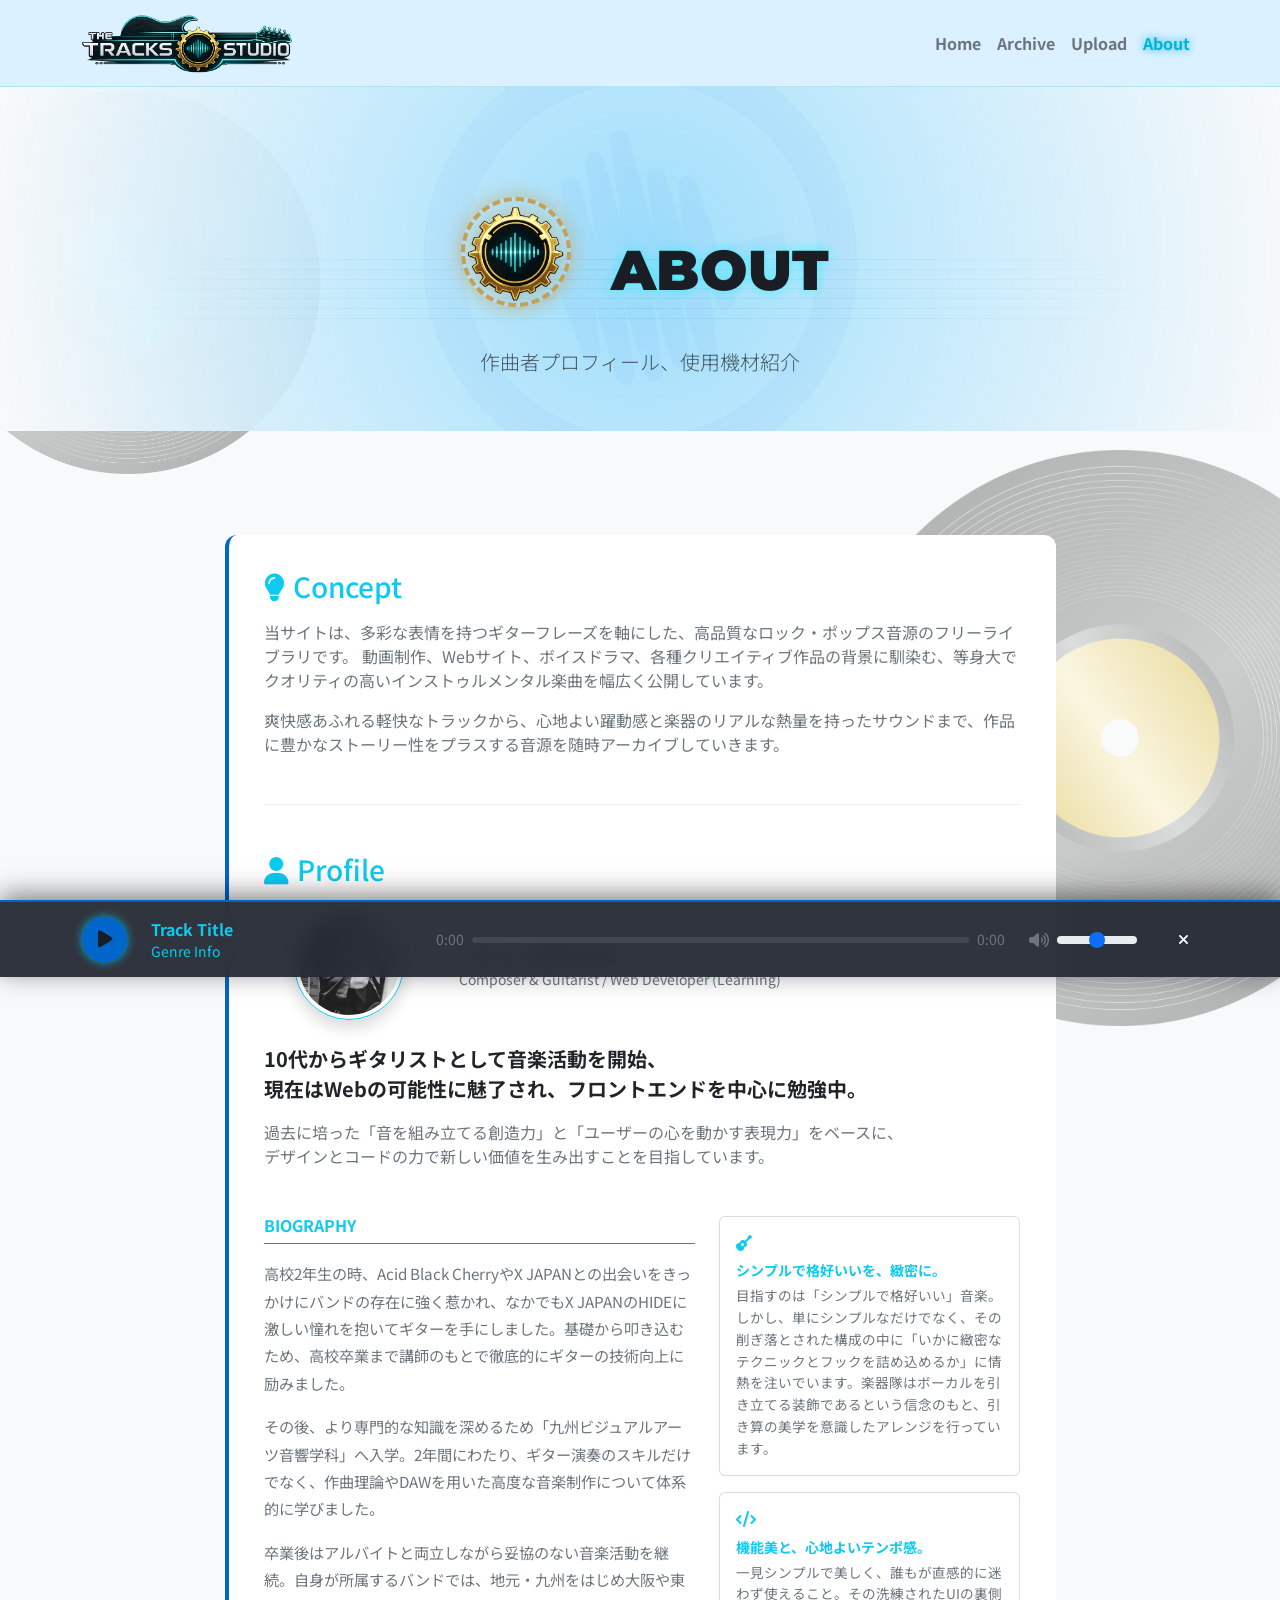
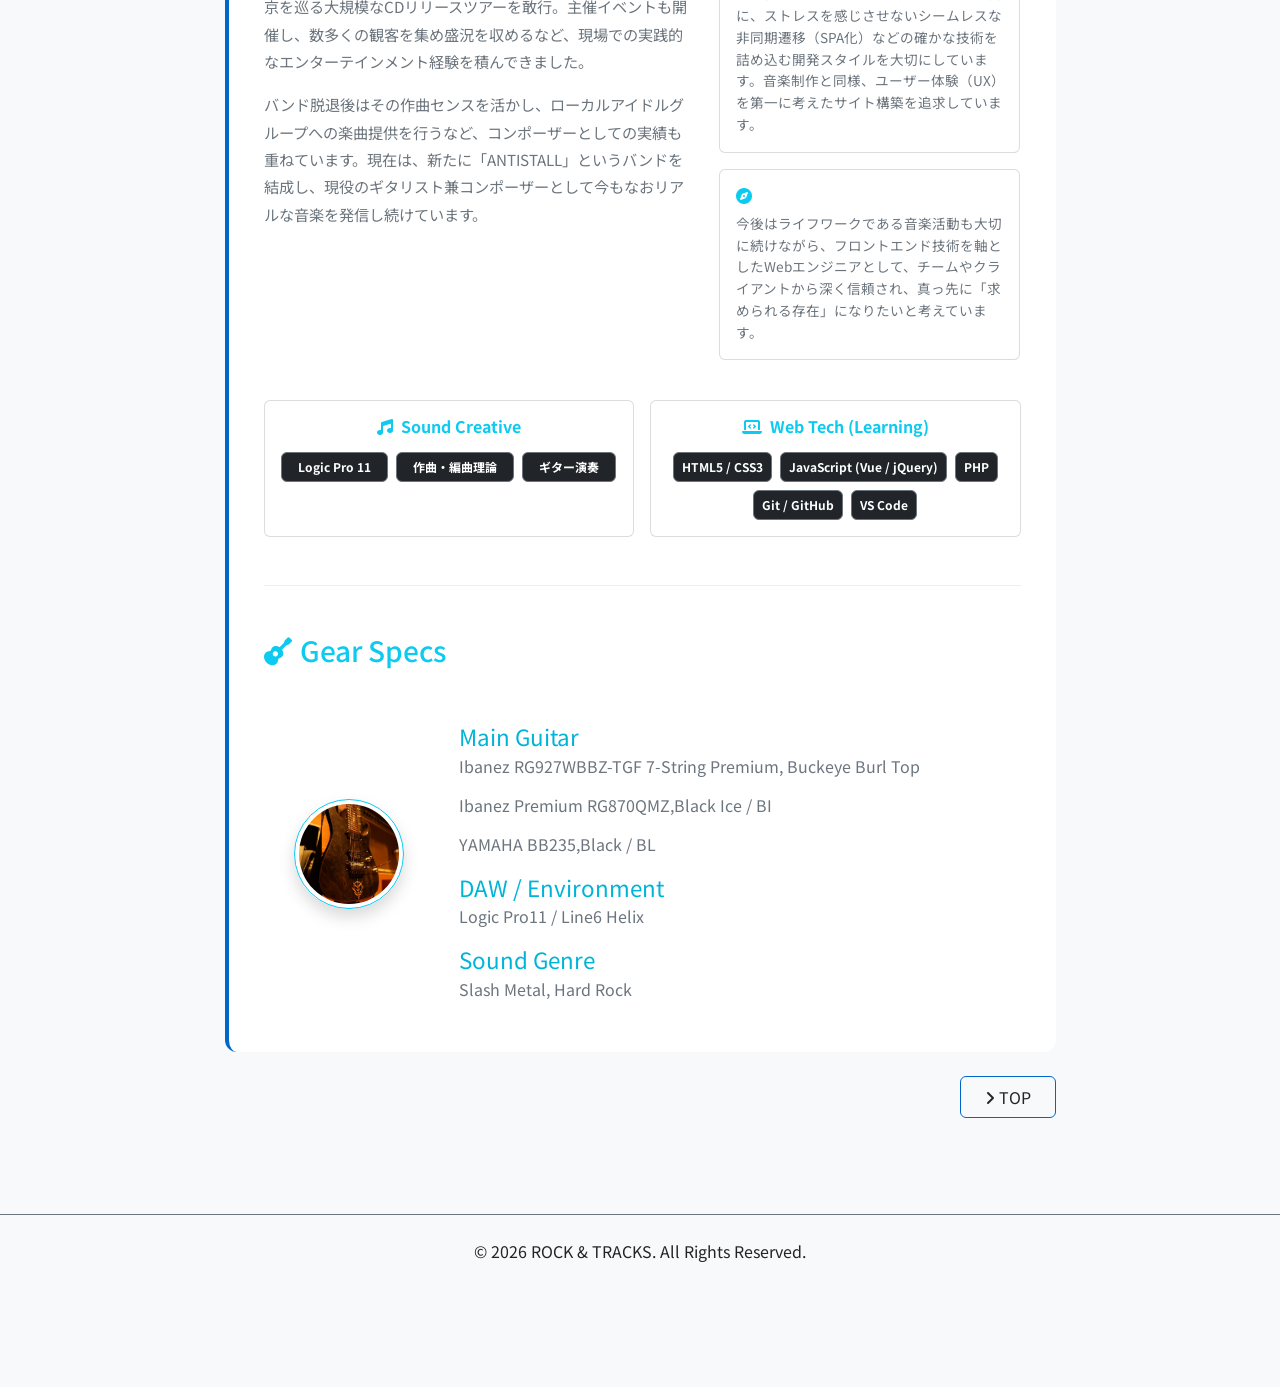
==== about.html @ c3e46db1 "Update source code" ====
<!DOCTYPE html>
<html lang="ja">

<head>
  <meta charset="UTF-8">
  <meta name="viewport" content="width=device-width, initial-scale=1.0">
  <title>ABOUT | ROCK & TRACKS</title>

  <link href="https://cdn.jsdelivr.net/npm/bootstrap@5.3.2/dist/css/bootstrap.min.css" rel="stylesheet">
  <link href="https://cdnjs.cloudflare.com/ajax/libs/font-awesome/6.4.2/css/all.min.css" rel="stylesheet">
  <link rel="preconnect" href="https://fonts.googleapis.com">
  <link rel="preconnect" href="https://fonts.gstatic.com" crossorigin>
  <link
    href="https://fonts.googleapis.com/css2?family=Montserrat:wght@700;900&family=Noto+Sans+JP:wght@400;700&display=swap"
    rel="stylesheet">
  <link rel="stylesheet" href="css/style.css">
</head>
<body>

  <nav class="navbar navbar-expand-lg navbar-dark ssh-navbar sticky-top">
    <div class="container">
      <a class="navbar-brand" href="index.html"><img src="img/rogo-skeleton.png" alt="ロゴ" class="nav-rogo"></a>
      <button class="navbar-toggler" type="button" data-bs-toggle="collapse" data-bs-target="#sshNavbarContent">
        <span class="navbar-toggler-icon"></span>
      </button>
      <div class="collapse navbar-collapse" id="sshNavbarContent">
        <ul class="navbar-nav ms-auto mb-2 mb-lg-0">
          <li class="nav-item">
            <a class="nav-link ssh-nav-link" href="index.html">Home</a>
          </li>
          <li class="nav-item">
            <a class="nav-link ssh-nav-link" href="archive.html">Archive</a>
          </li>
          <li class="nav-item">
            <a class="nav-link ssh-nav-link" href="upload.html">Upload</a>
          </li>
          <li class="nav-item">
            <a class="nav-link ssh-nav-link active" href="about.html">About</a>
          </li>
        </ul>
      </div>
    </div>
  </nav>

  <div id="page-shell">
  <header id="home" class="ssh-hero-section d-flex align-items-center">
    <!-- 波形シルエットの装飾 -->
    <i class="fa-brands fa-creative-commons-sampling ssh-bg-guitar"></i>

    <!-- 7本の弦を模したライン装飾 -->
    <div class="ssh-strings-container">
      <div class="ssh-string-line"></div>
      <div class="ssh-string-line"></div>
      <div class="ssh-string-line"></div>
      <div class="ssh-string-line"></div>
      <div class="ssh-string-line"></div>
      <div class="ssh-string-line"></div>
      <div class="ssh-string-line"></div>
    </div>

    <div class="container text-center">
      <div class="ssh-logo-wrapper">
        <div class="ssh-logo-center">
          <div class="ssh-gold-gear"></div>
          <div class="ssh-gold-crest">
            <img src="img/emblem.png" alt="emblem" class="w-75 mt-1">
          </div>
        </div>
        <div class="ssh-logo-right">
          <div class="ssh-text-studio">ABOUT</div>
        </div>
      </div>
      <p class="lead text-muted mb-4">作曲者プロフィール、使用機材紹介</p>
    </div>
  </header>

  <main id="main-content" class="container my-5">
    <div class="record1"><img src="img/record1.png" alt="レコード1"></div>
    <div class="record2"><img src="img/record2.png" alt="レコード2"></div>

    <section id="about" class="py-5">
      <div class="row justify-content-center mt-2">
        <div class="col-lg-9">

          <div class="ssh-about-box">

            <!-- 1. コンセプト -->
            <div class="mb-5">
              <h3 class="text-info mb-3"><i class="fa-solid fa-lightbulb me-2"></i>Concept</h3>
              <p class="ssh-track-desc">
                当サイトは、多彩な表情を持つギターフレーズを軸にした、高品質なロック・ポップス音源のフリーライブラリです。
                動画制作、Webサイト、ボイスドラマ、各種クリエイティブ作品の背景に馴染む、等身大でクオリティの高いインストゥルメンタル楽曲を幅広く公開しています。
              </p>
              <p class="ssh-track-desc mb-0">
                爽快感あふれる軽快なトラックから、心地よい躍動感と楽器のリアルな熱量を持ったサウンドまで、作品に豊かなストーリー性をプラスする音源を随時アーカイブしていきます。
              </p>
            </div>

            <hr class="border-secondary my-5 border-opacity-50">

            <!-- 2. プロフィールメイン -->
            <div class="mb-5">
              <h3 class="text-info mb-4"><i class="fa-solid fa-user me-2"></i>Profile</h3>

              <div class="row g-4 mb-4 align-items-center">
                <div class="col-md-3 text-center">
                  <img src="img/profile.jpg" alt="Creator Icon"
                    class="rounded-circle border border-info p-1 shadow img-fluid"
                    style="width: 110px; height: 110px; object-fit: cover;">
                </div>
                <div class="col-md-9 text-start">
                  <h4 class="h5 text-dark fw-bold mb-1">yossy / 齋藤 嘉裕</h4>
                  <p class="text-secondary small mb-0">Composer & Guitarist / Web Developer (Learning)</p>
                </div>
              </div>

              <!-- イントロテキスト -->
              <p class="lead text-dark fw-bold mb-3">
                10代からギタリストとして音楽活動を開始、<br>現在はWebの可能性に魅了され、フロントエンドを中心に勉強中。
              </p>
              <p class="ssh-track-desc mb-4">
                過去に培った「音を組み立てる創造力」と「ユーザーの心を動かす表現力」をベースに、<br>デザインとコードの力で新しい価値を生み出すことを目指しています。
              </p>

              <!-- 経歴とこだわり -->
              <div class="row g-4 mt-2">
                <!-- 経歴 -->
                <div class="col-md-7">
                  <h5 class="h6 fw-bold text-info mb-3 border-bottom border-secondary pb-2">BIOGRAPHY</h5>
                  <div class="ssh-track-desc text-secondary" style="line-height: 1.8; font-size: 0.95rem;">
                    <p class="mb-3">
                      高校2年生の時、Acid Black CherryやX JAPANとの出会いをきっかけにバンドの存在に強く惹かれ、なかでもX JAPANのHIDEに激しい憧れを抱いてギターを手にしました。基礎から叩き込むため、高校卒業まで講師のもとで徹底的にギターの技術向上に励みました。
                    </p>
                    <p class="mb-3">
                      その後、より専門的な知識を深めるため「九州ビジュアルアーツ音響学科」へ入学。2年間にわたり、ギター演奏のスキルだけでなく、作曲理論やDAWを用いた高度な音楽制作について体系的に学びました。
                    </p>
                    <p class="mb-3">
                      卒業後はアルバイトと両立しながら妥協のない音楽活動を継続。自身が所属するバンドでは、地元・九州をはじめ大阪や東京を巡る大規模なCDリリースツアーを敢行。主催イベントも開催し、数多くの観客を集め盛況を収めるなど、現場での実践的なエンターテインメント経験を積んできました。
                    </p>
                    <p class="mb-0">
                      バンド脱退後はその作曲センスを活かし、ローカルアイドルグループへの楽曲提供を行うなど、コンポーザーとしての実績も重ねています。現在は、新たに「ANTISTALL」というバンドを結成し、現役のギタリスト兼コンポーザーとして今もなおリアルな音楽を発信し続けています。
                    </p>
                  </div>
                </div>

                <!-- こだわり -->
                <div class="col-md-5">
                  <div class="p-3 mb-3 rounded border border-secondary border-opacity-25" style="background: rgba(255,255,255,0.02);">
                    <h6 class="fw-bold text-white mb-2"><i class="fa-solid fa-guitar me-2 text-info"></i>CREATIVE BELIEF</h6>
                    <p class="text-info small fw-bold mb-1">シンプルで格好いいを、緻密に。</p>
                    <p class="small text-secondary mb-0" style="font-size: 0.85rem; line-height: 1.6;">
                      目指すのは「シンプルで格好いい」音楽。しかし、単にシンプルなだけでなく、その削ぎ落とされた構成の中に「いかに緻密なテクニックとフックを詰め込めるか」に情熱を注いでいます。楽器隊はボーカルを引き立てる装飾であるという信念のもと、引き算の美学を意識したアレンジを行っています。
                    </p>
                  </div>

                  <div class="p-3 mb-3 rounded border border-secondary border-opacity-25" style="background: rgba(255,255,255,0.02);">
                    <h6 class="fw-bold text-white mb-2"><i class="fa-solid fa-code me-2 text-info"></i>WEB CODING FOCUS</h6>
                    <p class="text-info small fw-bold mb-1">機能美と、心地よいテンポ感。</p>
                    <p class="small text-secondary mb-0" style="font-size: 0.85rem; line-height: 1.6;">
                      一見シンプルで美しく、誰もが直感的に迷わず使えること。その洗練されたUIの裏側に、ストレスを感じさせないシームレスな非同期遷移（SPA化）などの確かな技術を詰め込む開発スタイルを大切にしています。音楽制作と同様、ユーザー体験（UX）を第一に考えたサイト構築を追求しています。
                    </p>
                  </div>

                  <div class="p-3 rounded border border-secondary border-opacity-25" style="background: rgba(255,255,255,0.02);">
                    <h6 class="fw-bold text-white mb-2"><i class="fa-solid fa-compass me-2 text-info"></i>FUTURE VISION</h6>
                    <p class="small text-secondary mb-0" style="font-size: 0.85rem; line-height: 1.6;">
                      今後はライフワークである音楽活動も大切に続けながら、フロントエンド技術を軸としたWebエンジニアとして、チームやクライアントから深く信頼され、真っ先に「求められる存在」になりたいと考えています。
                    </p>
                  </div>
                </div>
              </div>

              <!-- スキルセット -->
              <div class="row g-3 mt-4">
                <div class="col-md-6">
                  <div class="p-3 rounded border border-secondary border-opacity-25 h-100" style="background: rgba(255,255,255,0.01);">
                    <h6 class="fw-bold text-info mb-3 text-center"><i class="fa-solid fa-music me-2"></i>Sound Creative</h6>
                    <div class="d-flex flex-wrap gap-2 justify-content-center">
                      <span class="badge bg-dark text-white border border-secondary px-3 py-2">Logic Pro 11</span>
                      <span class="badge bg-dark text-white border border-secondary px-3 py-2">作曲・編曲理論</span>
                      <span class="badge bg-dark text-white border border-secondary px-3 py-2">ギター演奏</span>
                    </div>
                  </div>
                </div>
                <div class="col-md-6">
                  <div class="p-3 rounded border border-secondary border-opacity-25 h-100" style="background: rgba(255,255,255,0.01);">
                    <h6 class="fw-bold text-info mb-3 text-center"><i class="fa-solid fa-laptop-code me-2"></i>Web Tech (Learning)</h6>
                    <div class="d-flex flex-wrap gap-2 justify-content-center">
                      <span class="badge bg-dark text-white border border-secondary px-2 py-2">HTML5 / CSS3</span>
                      <span class="badge bg-dark text-white border border-secondary px-2 py-2">JavaScript (Vue / jQuery)</span>
                      <span class="badge bg-dark text-white border border-secondary px-2 py-2">PHP</span>
                      <span class="badge bg-dark text-white border border-secondary px-2 py-2">Git / GitHub</span>
                      <span class="badge bg-dark text-white border border-secondary px-2 py-2">VS Code</span>
                    </div>
                  </div>
                </div>
              </div>

            </div>

            <hr class="border-secondary my-5 border-opacity-50">

            <!-- 3. 機材スペック -->
            <div>
              <h3 class="text-info mb-4"><i class="fa-solid fa-guitar me-2"></i>Gear Specs</h3>

              <div class="row align-items-center g-4">
                <div class="col-md-3 text-center">
                  <img src="img/guitar.JPG" alt="guitar Icon"
                    class="rounded-circle border border-info p-1 shadow img-fluid"
                    style="width: 110px; height: 110px; object-fit: cover;">
                </div>
                <div class="col-md-9 text-start">
                  <h4 class="h5 text-white fw-bold mb-1">使用機材</h4>
                  <dl class="ssh-spec-list">
                    <dt>Main Guitar</dt>
                    <dd>Ibanez RG927WBBZ-TGF 7-String Premium, Buckeye Burl Top</dd>
                    <dd>Ibanez Premium RG870QMZ,Black Ice / BI</dd>
                    <dd>YAMAHA BB235,Black / BL</dd>
                    <dt>DAW / Environment</dt>
                    <dd>Logic Pro11 / Line6 Helix</dd>
                    <dt>Sound Genre</dt>
                    <dd>Slash Metal, Hard Rock</dd>
                  </dl>
                </div>
              </div>
            </div>
          </div>
      <div class="mt-4 d-flex justify-content-end">
      <a href="index.html" class="btn text-dark ssh-btn-outline px-4 py-2 ">
        <i class="fa-solid fa-angle-right me-1"></i>TOP
      </a>
      </div>
        </div>
      </div>
    </section>
  </main>
  </div>

  <footer class="text-center py-4 border-top border-secondary mt-5">
    <div class="container">
      <p class="text-dark mb-0">&copy; 2026 ROCK & TRACKS. All Rights Reserved.</p>
    </div>
  </footer >

  <div class="ssh-global-player" id="ssh-global-player">
    <div class="container">
      <div class="row align-items-center">
        <div class="col-auto">
          <button class="ssh-player-btn" id="ssh-global-play-btn">
            <i class="fa-solid fa-play"></i>
          </button>
        </div>
        <div class="col-md-3 col-12 my-2 my-md-0">
          <div class="ssh-player-title text-info fw-bold" id="ssh-player-title">Track Title</div>
          <div class="text-info small" id="ssh-player-genre">Genre Info</div>
        </div>
        <div class="col">
          <div class="d-flex align-items-center">
            <span class="small text-secondary me-2" id="ssh-current-time">0:00</span>
            <div class="ssh-progress-container" id="ssh-progress-container">
              <div class="ssh-progress-inner" id="ssh-progress-inner"></div>
            </div>
            <span class="small text-secondary ms-2" id="ssh-total-time">0:00</span>
          </div>
        </div>
        <div class="col-auto d-flex align-items-center me-2" id="ssh-volume-section">
          <i class="fa-solid fa-volume-high text-secondary me-2" id="ssh-volume-icon"></i>
          <input type="range" class="form-range" id="ssh-volume-slider" min="0" max="1" step="0.05" value="0.5"
            style="width: 80px; cursor: pointer;">
        </div>
        <div class="col-auto">
          <button class="btn btn-sm text-white" id="ssh-close-player-btn" title="プレイヤーを閉じる">
            <i class="fa-solid fa-xmark"></i>
          </button>
        </div>
      </div>
    </div>
  </div>

  <script src="https://cdn.jsdelivr.net/npm/bootstrap@5.3.2/dist/js/bootstrap.bundle.min.js"></script>
  <script src="https://code.jquery.com/jquery-3.7.1.min.js"></script>
  <script src="js/music.js"></script>
  <script src="js/router.js"></script>  <script src="js/router.js"></script></body>

</html>
---- css/style.css ----
@charset "UTF-8";

html {
  font-size: 100%;
}
img {
  width: 100%;
}

/* 指定カラーパレットの定義 */
:root {
  --color-bg-main: #f8f9fa;
  --color-bg-card: #ffffff;
  --color-accent: #0066cc;
  --color-accent-glow: #00b4d8;
  --color-text-main: #1a1d24;
  --color-text-sub: #6c757d;

  /* ゴールド（中央のロゴ用） */
  --color-gold: #c5a059;
  --color-gold-glow: rgba(197, 160, 89, 0.6);
}

/* 全体設定 */
body {
  background-color: var(--color-bg-main);
  color: var(--color-text-main);
  font-family: "Noto Sans JP", "Segoe UI", sans-serif;
  overflow-x: hidden;
  padding-bottom: 100px; /* 固定プレイヤー用の余白 */
}

/* ナビゲーションバー */
.ssh-navbar {
  background-color: rgba(219, 241, 255, 0.967);
  backdrop-filter: blur(10px);
  border-bottom: 1px solid rgba(0, 173, 181, 0.2);
}
.ssh-navbar .navbar-brand {
  font-family: "Montserrat", sans-serif;
  font-weight: 900;
  color: var(--color-text-main);
  text-shadow: 0 0 8px var(--color-accent-glow);
}

.nav-rogo {
  height: 60px;
}

.ssh-nav-link {
  color: var(--color-text-sub) !important;
  font-weight: 700;
  transition:
    color 0.3s ease,
    text-shadow 0.3s ease;
}
.ssh-nav-link:hover,
.ssh-nav-link.active {
  color: var(--color-accent-glow) !important;
  text-shadow: 0 0 10px var(--color-accent-glow);
}

/* ヒーローセクション（ロゴデザイン再現） */
.ssh-hero-section {
  position: relative;
  padding: 100px 0 30px 0;
  background: radial-gradient(
    circle at center,
    rgba(135, 215, 252, 0.8) 0%,
    var(--color-bg-main) 100%
  );
  overflow: hidden;
}

/* 背景の波形模様風の装飾 */
.ssh-bg-guitar {
  position: absolute;
  font-size: 28rem;
  color: var(--color-accent);
  opacity: 0.03;
  top: 50%;
  left: 50%;
  transform: translate(-50%, -50%) rotate(-12deg);
  pointer-events: none;
  z-index: 0;
}

/* 7弦を模したライン装飾 */
.ssh-strings-container {
  position: absolute;
  top: 50%;
  left: 5%;
  right: 5%;
  height: 60px;
  display: flex;
  flex-direction: column;
  justify-content: space-between;
  opacity: 0.15;
  pointer-events: none;
  z-index: 1;
}
.ssh-string-line {
  height: 1px;
  background: linear-gradient(
    90deg,
    transparent 0%,
    var(--color-accent-glow) 50%,
    transparent 100%
  );
}

/* ロゴエリア */
.ssh-logo-wrapper {
  position: relative;
  z-index: 2;
  display: flex;
  align-items: center;
  justify-content: center;
  gap: 30px;
  margin-bottom: 30px;
}
.ssh-logo-left {
  text-align: right;
  font-family: "Montserrat", sans-serif;
  font-weight: 900;
  letter-spacing: 0.05em;
}
.ssh-logo-left .ssh-text-the,.ssh-text-tracks {
  font-size: 3.5rem;
  line-height: 0.85;
  color: var(--color-text-main);
  text-shadow: 0 0 12px rgba(8, 247, 254, 0.6);
}

.ssh-text-the{
  text-align: left;
}

.ssh-text-studio{
margin-top: 35px;
}

.ssh-logo-left .ssh-text-studio {
  font-size: 3.2rem;
  line-height: 0.85;
  color: var(--color-text-main);
  text-shadow: 0 0 12px rgba(8, 247, 254, 0.6);
}
.ssh-logo-center {
  position: relative;
  width: 130px;
  height: 130px;
  display: flex;
  align-items: center;
  justify-content: center;
}
/* ゴールドのギア回転アニメーション */
.ssh-gold-gear {
  position: absolute;
  width: 110px;
  height: 110px;
  border: 4px dashed var(--color-gold);
  border-radius: 50%;
  box-shadow: 0 0 20px var(--color-gold-glow);
  animation: sshSpinGear 40s linear infinite;
}
.ssh-gold-crest {
  position: relative;
  z-index: 2;
  color: var(--color-gold);
  font-size: 3.2rem;
  filter: drop-shadow(0 0 10px var(--color-gold-glow));
}
.ssh-logo-right {
  font-family: "Montserrat", sans-serif;
  font-weight: 900;
  letter-spacing: 0.05em;
}
.ssh-logo-right .ssh-text-studio {
  font-size: 3.5rem;
  color: var(--color-text-main);
  text-shadow: 0 0 12px rgba(8, 247, 254, 0.6);
}

.record1 {
  position: fixed;
  left: -5%;
  top: 10%;
  width: 30%;
  animation: rmahou1 10s linear infinite;
  z-index: -100;
  opacity: 0.3;
}

.record2 {
  position: fixed;
  right: -10%;
  top: 50%;
  width: 45%;
  animation: rmahou1 15s linear infinite;
  z-index: -100;
  opacity: 0.3;
}

/* アニメーションの具体的な動き（ビデオテープ）を定義 */
@keyframes rmahou1 {
  0% {
    /* アニメーション開始時（0秒目）のキメポーズ：回転なし */
    transform: rotate(0deg);
  }
  100% {
    /* アニメーション終了時（15秒目）のキメポーズ：時計回りに1周 */
    transform: rotate(360deg);
  }
}

@keyframes sshSpinGear {
  from {
    transform: rotate(0deg);
  }
  to {
    transform: rotate(360deg);
  }
}

/* レスポンシブロゴ調整 */
@media (max-width: 768px) {
  .ssh-logo-wrapper {
    flex-direction: column;
    gap: 15px;
  }
  .ssh-logo-left {
    text-align: center;
  }
  .ssh-logo-left .ssh-text-seven,
  .ssh-logo-left .ssh-text-strings {
    font-size: 2.2rem;
  }
  .ssh-logo-right .ssh-text-hub {
    font-size: 2.2rem;
  }
  .ssh-logo-center {
    width: 100px;
    height: 100px;
  }
  .ssh-gold-gear {
    width: 85px;
    height: 85px;
  }
  .ssh-gold-crest {
    font-size: 2.5rem;
  }

}

/* セクション共通 */
.ssh-section-title {
  font-family: "Montserrat", sans-serif;
  font-weight: 900;
  letter-spacing: 2px;
  margin-bottom: 40px;
  position: relative;
  display: inline-block;
}
.ssh-section-title::after {
  content: "";
  position: absolute;
  left: 0;
  bottom: -10px;
  width: 50px;
  height: 3px;
  background-color: var(--color-accent);
  box-shadow: 0 0 8px var(--color-accent-glow);
}

/* カード・アーカイブセクション */
#archive{
  position: relative;
}

.ssh-track-card {
  background-color: var(--color-bg-card);
  border: 1px solid rgba(238, 238, 238, 0.05);
  border-radius: 12px;
  transition:
    transform 0.3s ease,
    border-color 0.3s ease,
    box-shadow 0.3s ease;
}
.ssh-track-card:hover {
  transform: translateY(-5px);
  border-color: rgba(0, 173, 181, 0.4);
  box-shadow: 0 8px 24px rgba(0, 173, 181, 0.15);
}
.ssh-track-title {
  font-weight: 700;
  color: var(--color-text-main);
}
.ssh-track-desc {
  color: var(--color-text-sub);
}
.ssh-custom-badge {
  background-color: rgba(0, 173, 181, 0.1);
  border: 1px solid var(--color-accent);
  color: var(--color-accent-glow);
  font-size: 0.75rem;
  padding: 0.35em 0.65em;
}
.ssh-track-meta {
  color: var(--color-text-sub);
  font-size: 0.8rem;
}

/* ボタンカスタマイズ */
.ssh-btn-outline {
  border: 1px solid var(--color-accent);
  color: var(--color-accent-glow);
  background-color: transparent;
  transition: all 0.3s ease;
}
.ssh-btn-outline:hover,
.ssh-btn-outline.active {
  background-color: var(--color-accent);
  color: var(--color-text-main);
  box-shadow: 0 0 12px var(--color-accent-glow);
  border-color: var(--color-accent-glow);
}

/* グローバルオーディオプレイヤー（固定式） */
.ssh-global-player {
  /* 💡 どんな要素が暴れても、画面の最下部に強制固定する */
  position: fixed !important;
  bottom: 0 !important;
  left: 0 !important;
  right: 0 !important;
  width: 100% !important;
  
  /* 💡 レコード背景などのあらゆる装飾よりも手前に引っ張り出す */
  z-index: 99999 !important; 
  
  /* 💡 スクロール時のちらつきや置いていかれを物理的に防止する魔法の2行 */
  backface-visibility: hidden;
  -webkit-backface-visibility: hidden;

  /* あなたが設定したサイバーパンクなデザイン（そのままキープ） */
  background-color: rgba(37, 42, 52, 0.95);
  backdrop-filter: blur(12px);
  -webkit-backdrop-filter: blur(12px);
  border-top: 2px solid var(--color-accent);
  box-shadow: 0 -5px 25px rgba(0, 0, 0, 0.5);
  padding: 15px 0;

  /* 💡 アニメーション用：初期状態は画面の下に完全に隠す */
  transform: translateY(100%); 
  transition: transform 0.3s ease-in-out;
}

/* 💡 activeクラスがついたらニュッと最下部に出現 */
.ssh-global-player.active {
  transform: translateY(0) !important;
}

.ssh-player-btn {
  width: 45px;
  height: 45px;
  border-radius: 50%;
  background-color: var(--color-accent);
  color: var(--color-text-main);
  border: none;
  display: flex;
  align-items: center;
  justify-content: center;
  font-size: 1.2rem;
  box-shadow: 0 0 10px var(--color-accent-glow);
  transition:
    transform 0.2s ease,
    background-color 0.2s ease;
}
.ssh-player-btn:hover {
  transform: scale(1.05);
  background-color: var(--color-accent-glow);
}
.ssh-progress-container {
  width: 100%;
  height: 6px;
  background-color: rgba(238, 238, 238, 0.1);
  border-radius: 3px;
  cursor: pointer;
  position: relative;
}
.ssh-progress-inner {
  height: 100%;
  width: 0%;
  background-color: var(--color-accent-glow);
  box-shadow: 0 0 8px var(--color-accent-glow);
  border-radius: 3px;
  position: absolute;
  top: 0;
  left: 0;
}

/* アバウトセクション */
.ssh-about-box {
  background-color: var(--color-bg-card);
  border-radius: 12px;
  padding: 35px;
  border-left: 4px solid var(--color-accent);
}
.ssh-spec-list dt {
  color: var(--color-accent-glow);
  font-weight: 400;
  font-size: 1.4rem;
}
.ssh-spec-list dd {
  color: var(--color-text-sub);
  margin-bottom: 15px;
}
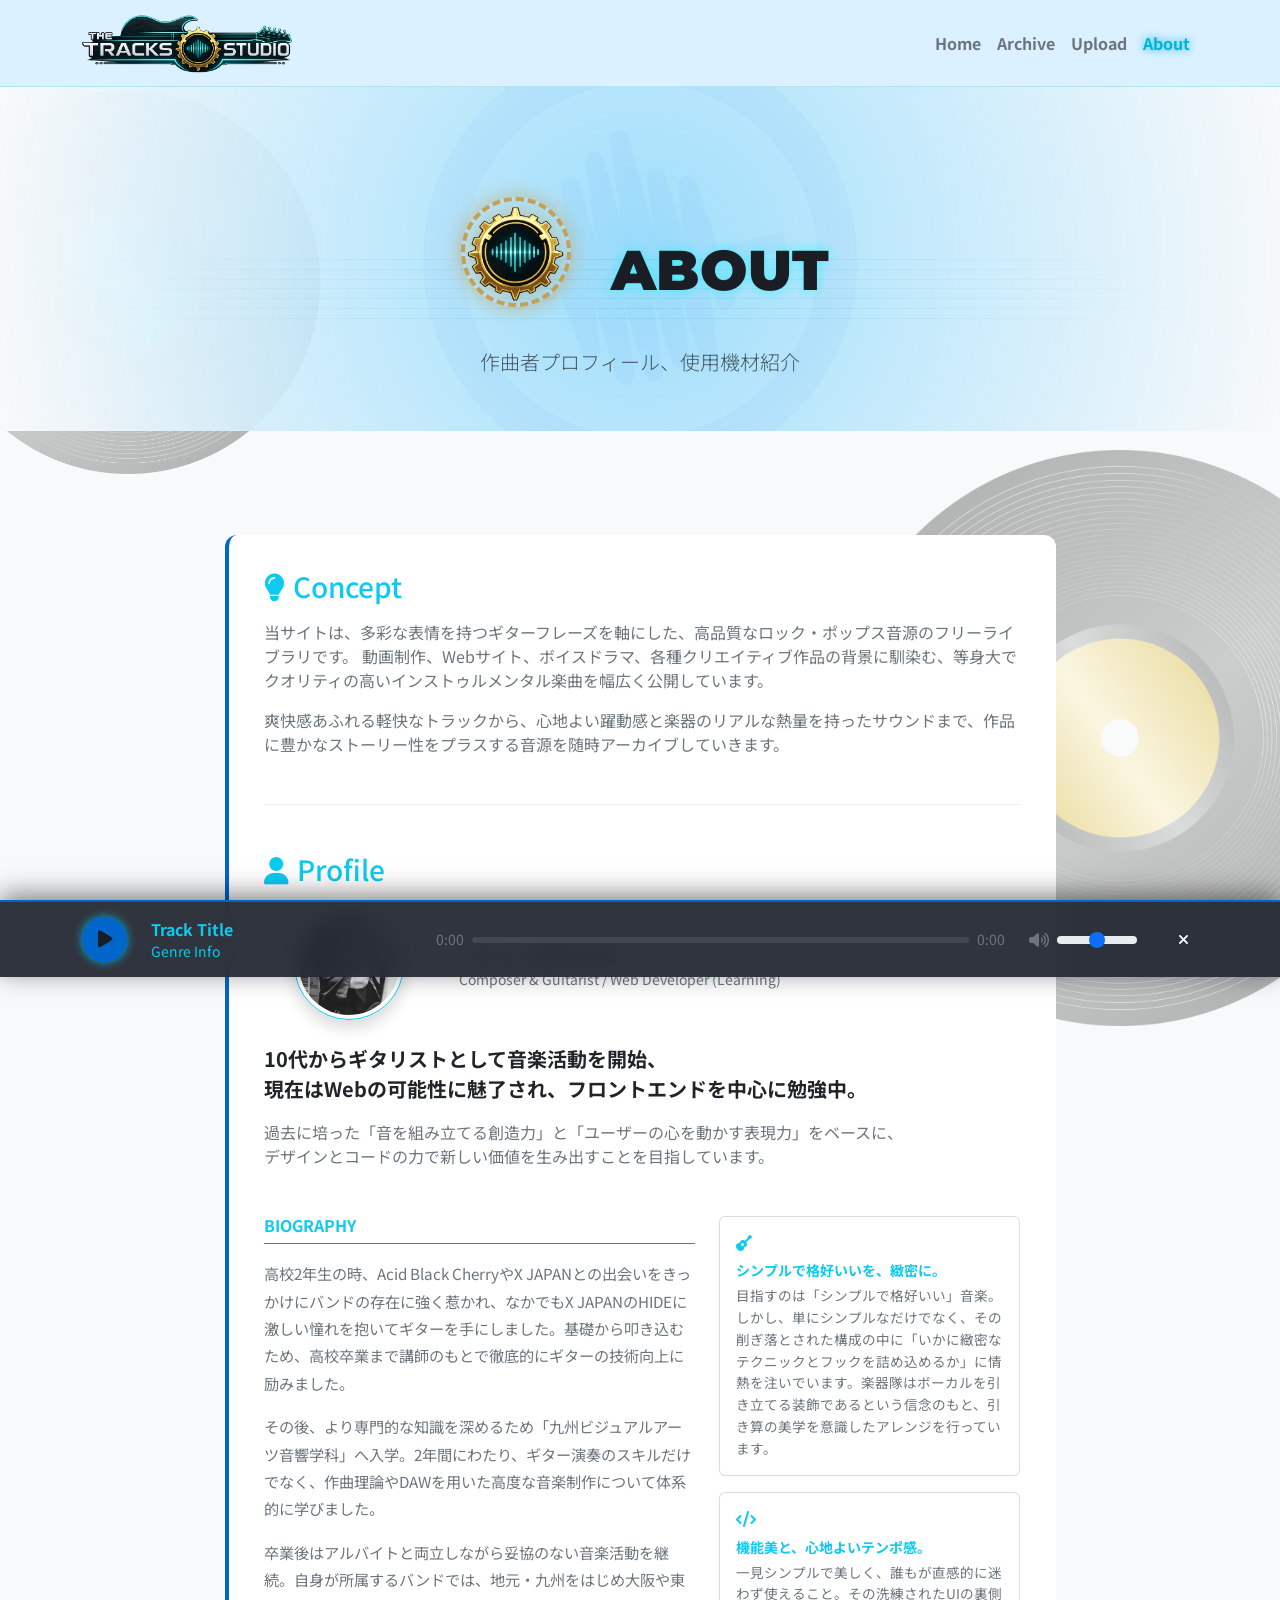
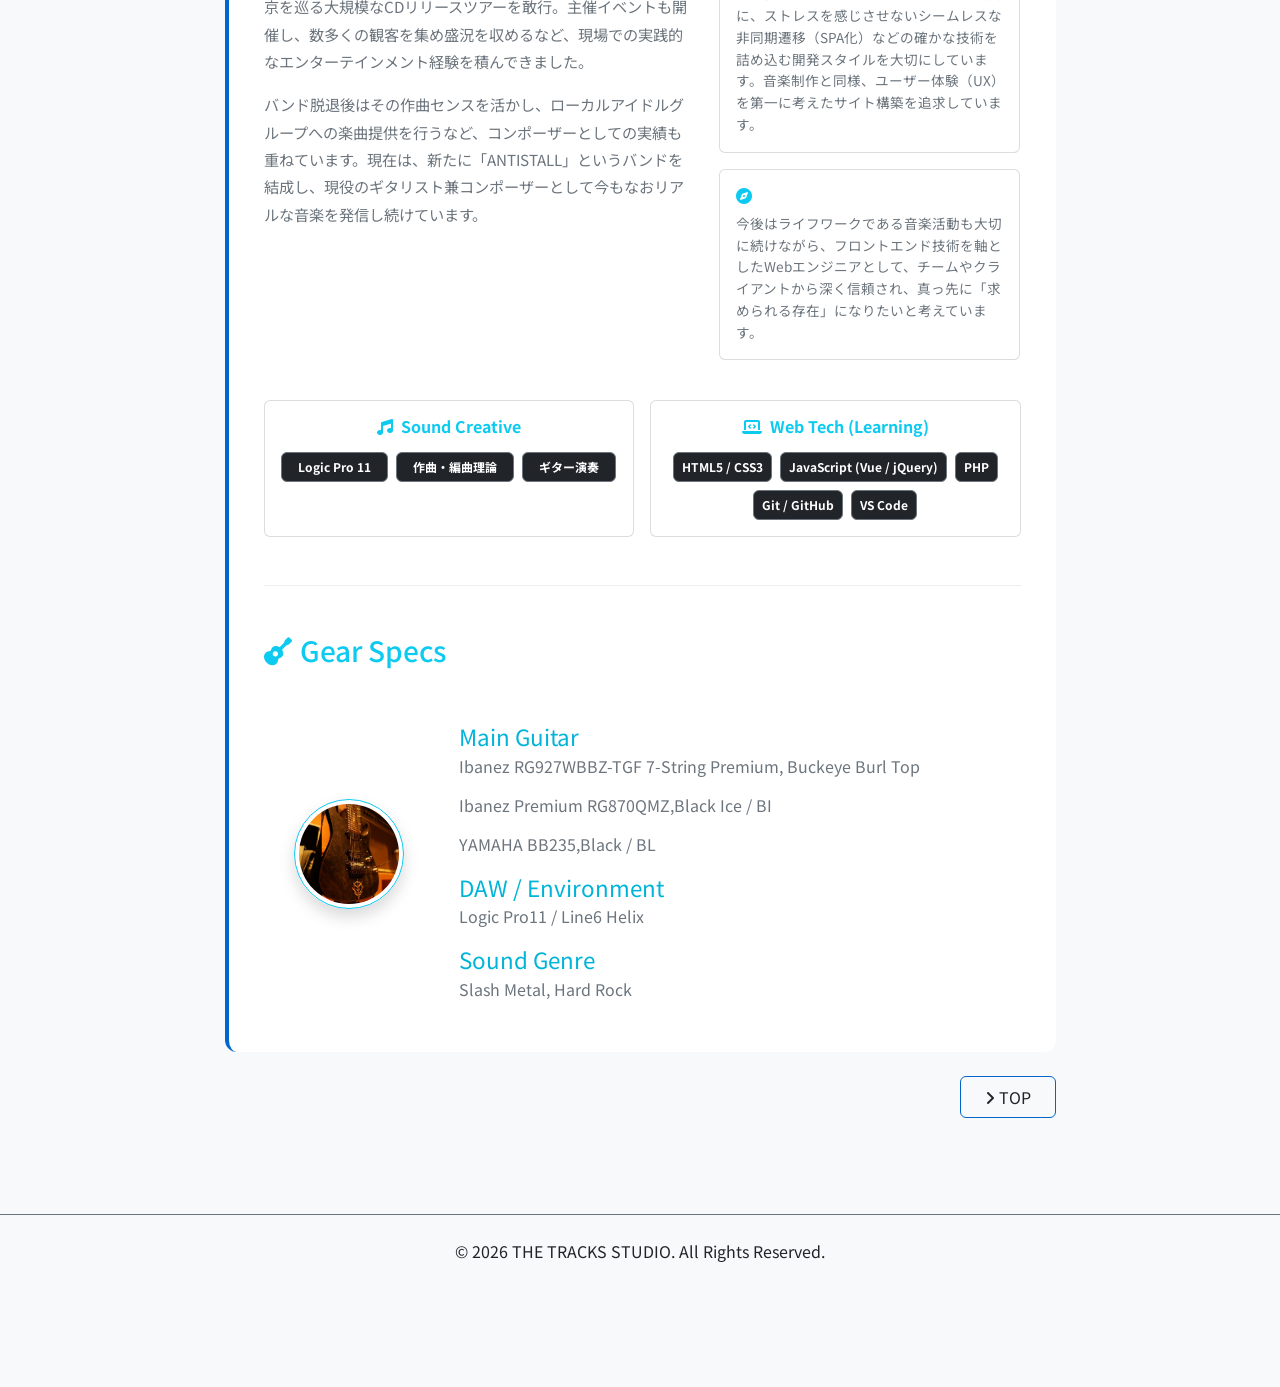
==== commit b5c7e98a: "変更内容のメモ（例: CSSの微調整など）" ====
--- a/about.html
+++ b/about.html
@@ -4,7 +4,7 @@
 <head>
   <meta charset="UTF-8">
   <meta name="viewport" content="width=device-width, initial-scale=1.0">
-  <title>ABOUT | ROCK & TRACKS</title>
+  <title>THE TRACKS STUDIO  ABOUT</title>
 
   <link href="https://cdn.jsdelivr.net/npm/bootstrap@5.3.2/dist/css/bootstrap.min.css" rel="stylesheet">
   <link href="https://cdnjs.cloudflare.com/ajax/libs/font-awesome/6.4.2/css/all.min.css" rel="stylesheet">
@@ -239,7 +239,7 @@
 
   <footer class="text-center py-4 border-top border-secondary mt-5">
     <div class="container">
-      <p class="text-dark mb-0">&copy; 2026 ROCK & TRACKS. All Rights Reserved.</p>
+      <p class="text-dark mb-0">&copy; 2026 THE TRACKS STUDIO. All Rights Reserved.</p>
     </div>
   </footer >
 
